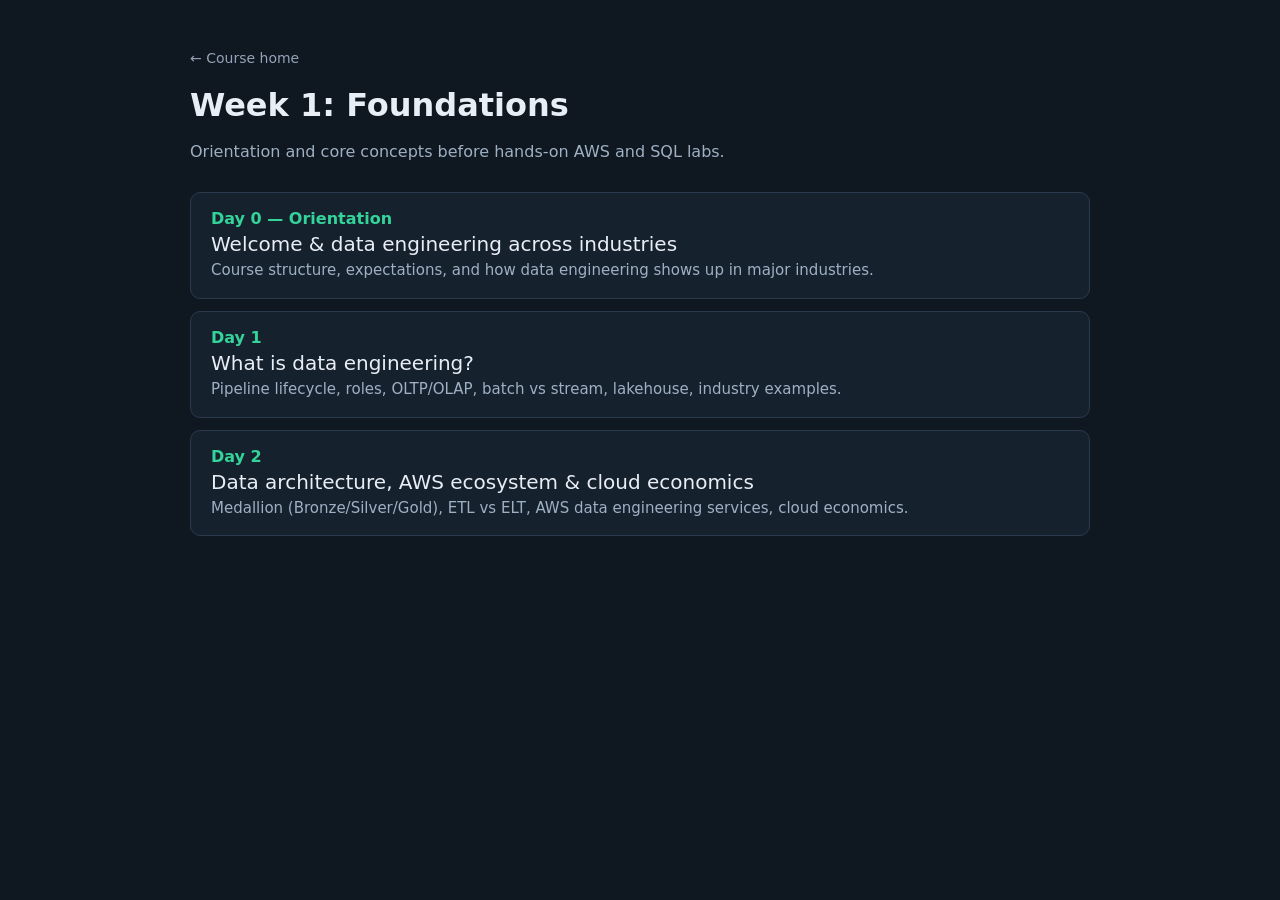
==== weeks/week-01/index.html @ 38615ed8 "Publish Week 1 masterclass pages and enable GitHub Pages. Add course home, week-01 module index, Day" ====
<!DOCTYPE html>
<html lang="en">
<head>
  <meta charset="UTF-8">
  <meta name="viewport" content="width=device-width, initial-scale=1.0">
  <title>Week 1 - AWS Data Engineering | KeystoneEduTech</title>
  <style>
    body { margin: 0; background: #0f1720; color: #e8eef5; font-family: "Segoe UI", system-ui, Arial, sans-serif; }
    main { max-width: 900px; margin: 48px auto; padding: 0 24px; }
    .back { color: #94a3b8; font-size: 14px; margin-bottom: 20px; display: inline-block; text-decoration: none; }
    .back:hover { color: #34d399; }
    h1 { margin: 0 0 6px; }
    .sub { color: #9fb0c3; margin-bottom: 28px; line-height: 1.5; }
    a.day { display: block; background: #16212e; border: 1px solid #2a3a4d; border-radius: 10px; padding: 16px 20px; margin: 12px 0; color: inherit; text-decoration: none; }
    a.day:hover { border-color: #34d399; }
    .d { color: #34d399; font-weight: 700; }
    .t { font-size: 20px; margin: 4px 0; }
    .m { color: #9fb0c3; font-size: 15px; line-height: 1.45; }
  </style>
</head>
<body>
<main>
  <a class="back" href="../../index.html">← Course home</a>
  <h1>Week 1: Foundations</h1>
  <p class="sub">Orientation and core concepts before hands-on AWS and SQL labs.</p>

  <a class="day" href="Day_00_Orientation.html">
    <div class="d">Day 0 — Orientation</div>
    <div class="t">Welcome &amp; data engineering across industries</div>
    <div class="m">Course structure, expectations, and how data engineering shows up in major industries.</div>
  </a>
  <a class="day" href="Day_01_What_is_Data_Engineering.html">
    <div class="d">Day 1</div>
    <div class="t">What is data engineering?</div>
    <div class="m">Pipeline lifecycle, roles, OLTP/OLAP, batch vs stream, lakehouse, industry examples.</div>
  </a>
  <a class="day" href="Day_02_Cloud_and_Architecture.html">
    <div class="d">Day 2</div>
    <div class="t">Data architecture, AWS ecosystem &amp; cloud economics</div>
    <div class="m">Medallion (Bronze/Silver/Gold), ETL vs ELT, AWS data engineering services, cloud economics.</div>
  </a>
</main>
</body>
</html>
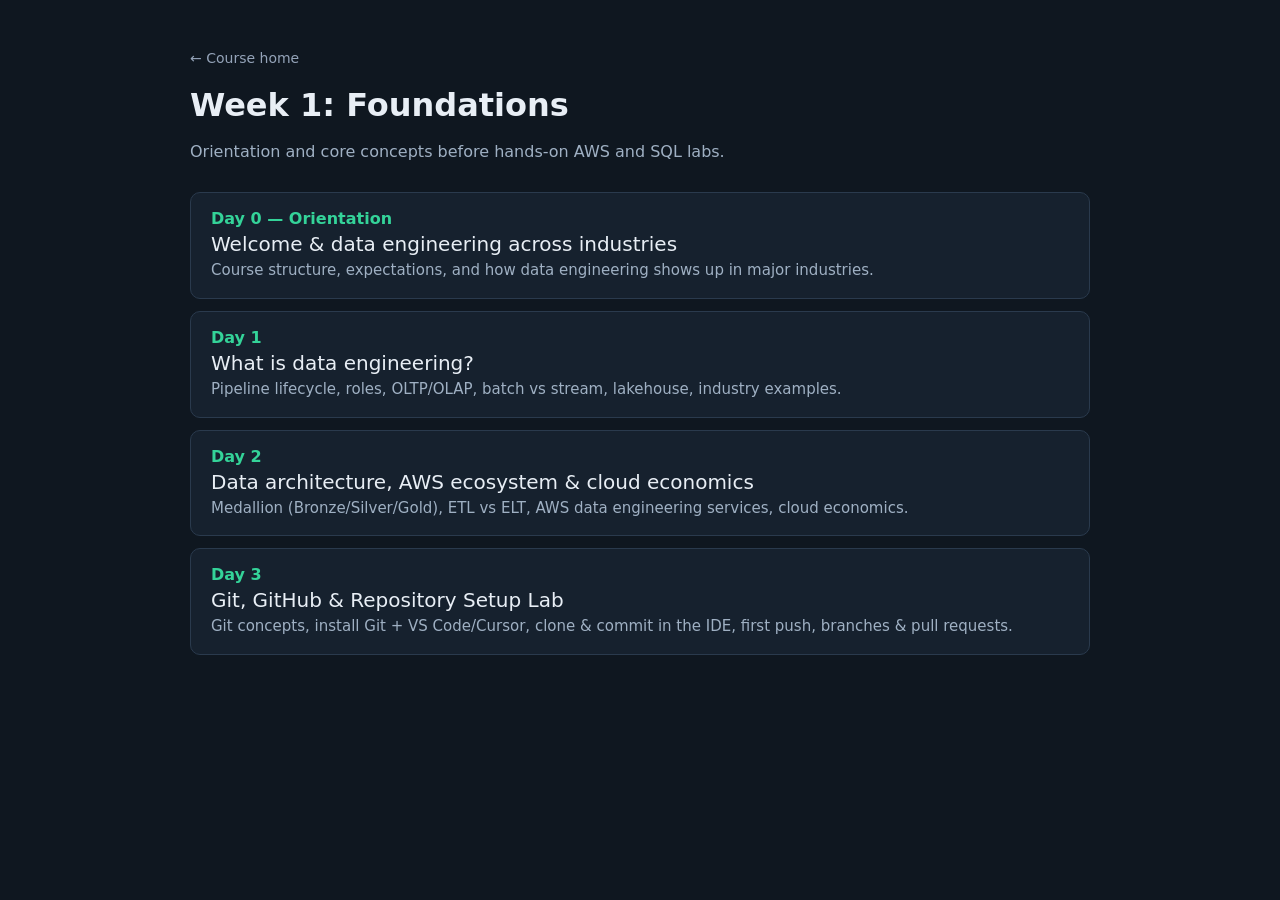
==== commit 052c7dd4: "Publish Week 1 Day 3 Git and GitHub setup lab for GitHub Pages." ====
--- a/weeks/week-01/index.html
+++ b/weeks/week-01/index.html
@@ -39,6 +39,11 @@
     <div class="t">Data architecture, AWS ecosystem &amp; cloud economics</div>
     <div class="m">Medallion (Bronze/Silver/Gold), ETL vs ELT, AWS data engineering services, cloud economics.</div>
   </a>
+  <a class="day" href="Day_03_GitHub_Repo_Setup_Lab.html">
+    <div class="d">Day 3</div>
+    <div class="t">Git, GitHub &amp; Repository Setup Lab</div>
+    <div class="m">Git concepts, install Git + VS Code/Cursor, clone &amp; commit in the IDE, first push, branches &amp; pull requests.</div>
+  </a>
 </main>
 </body>
 </html>
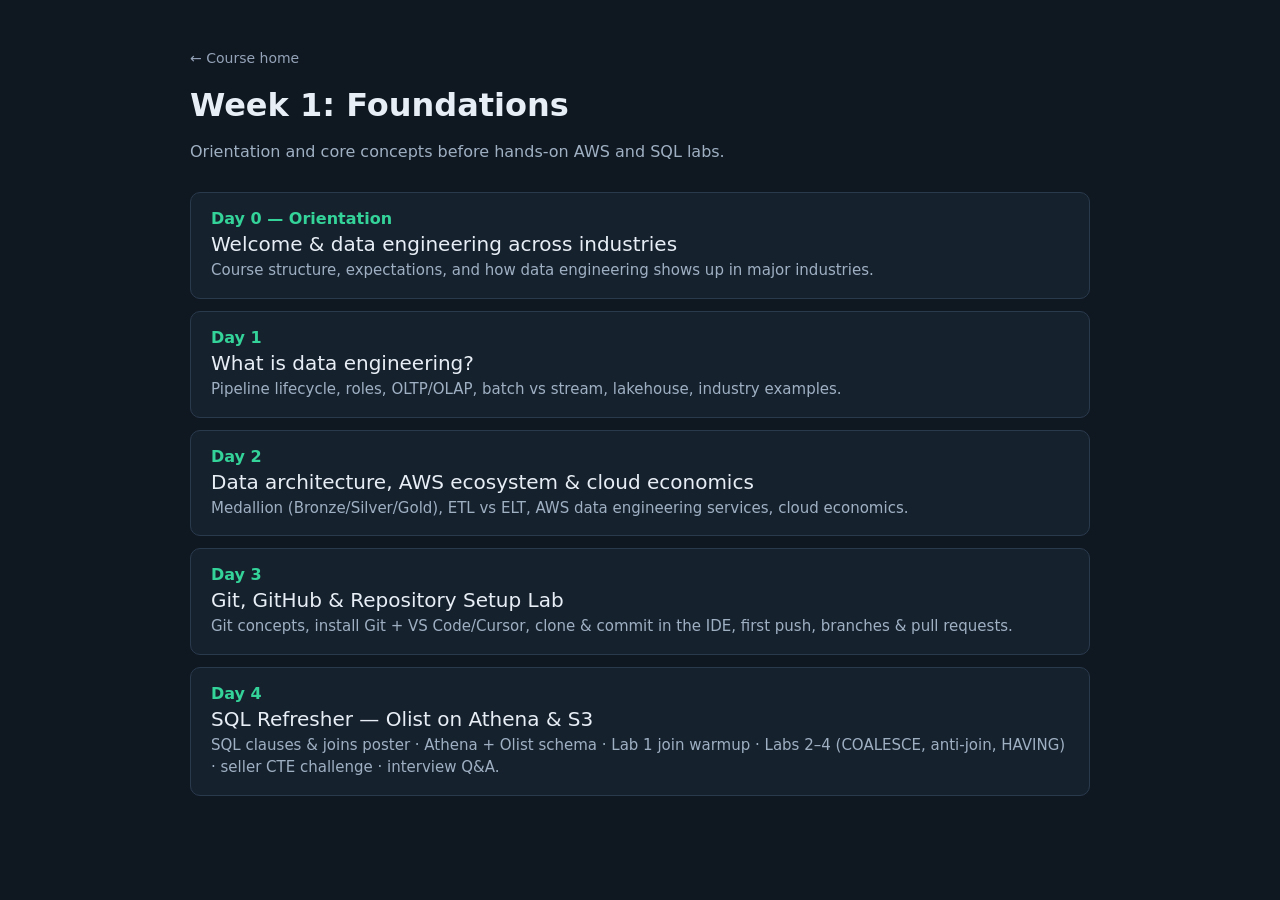
==== commit ccd4fd0f: "Publish Week 1 Day 4 SQL Refresher for GitHub Pages. Add Athena/Olist lab deck, query file, assets, " ====
--- a/weeks/week-01/index.html
+++ b/weeks/week-01/index.html
@@ -44,6 +44,11 @@
     <div class="t">Git, GitHub &amp; Repository Setup Lab</div>
     <div class="m">Git concepts, install Git + VS Code/Cursor, clone &amp; commit in the IDE, first push, branches &amp; pull requests.</div>
   </a>
+  <a class="day" href="Day_04_SQL_Refresher.html">
+    <div class="d">Day 4</div>
+    <div class="t">SQL Refresher — Olist on Athena &amp; S3</div>
+    <div class="m">SQL clauses &amp; joins poster · Athena + Olist schema · Lab 1 join warmup · Labs 2–4 (COALESCE, anti-join, HAVING) · seller CTE challenge · interview Q&amp;A.</div>
+  </a>
 </main>
 </body>
 </html>
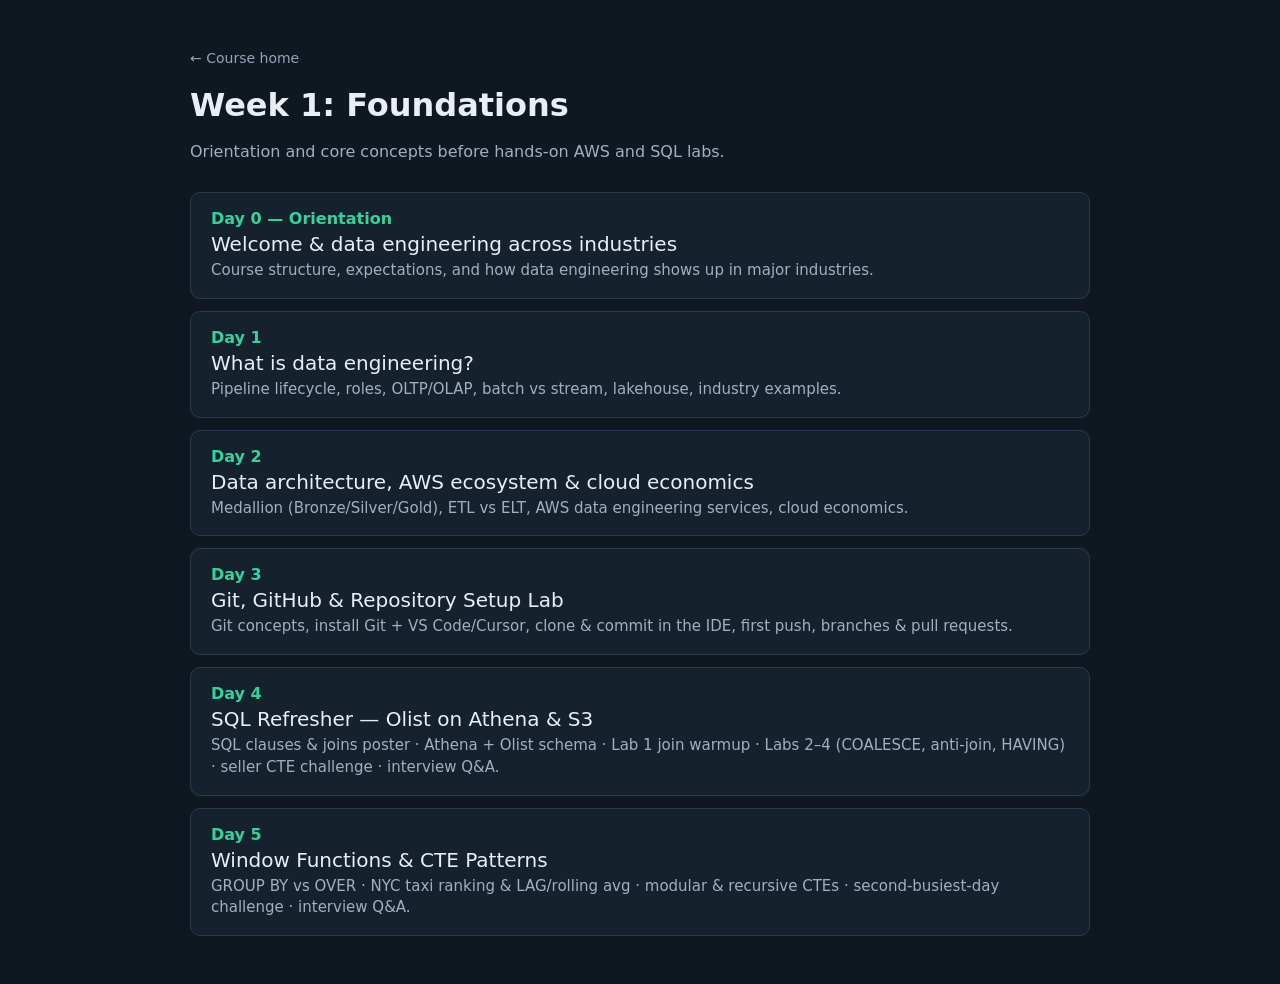
==== commit 987e9cba: "Publish Week 1 Day 5 window functions deck and lab SQL. Add NYC taxi window-function labs, CTE infog" ====
--- a/weeks/week-01/index.html
+++ b/weeks/week-01/index.html
@@ -49,6 +49,11 @@
     <div class="t">SQL Refresher — Olist on Athena &amp; S3</div>
     <div class="m">SQL clauses &amp; joins poster · Athena + Olist schema · Lab 1 join warmup · Labs 2–4 (COALESCE, anti-join, HAVING) · seller CTE challenge · interview Q&amp;A.</div>
   </a>
+  <a class="day" href="Day_05_SQL_Window_Functions.html">
+    <div class="d">Day 5</div>
+    <div class="t">Window Functions &amp; CTE Patterns</div>
+    <div class="m">GROUP BY vs OVER · NYC taxi ranking &amp; LAG/rolling avg · modular &amp; recursive CTEs · second-busiest-day challenge · interview Q&amp;A.</div>
+  </a>
 </main>
 </body>
 </html>
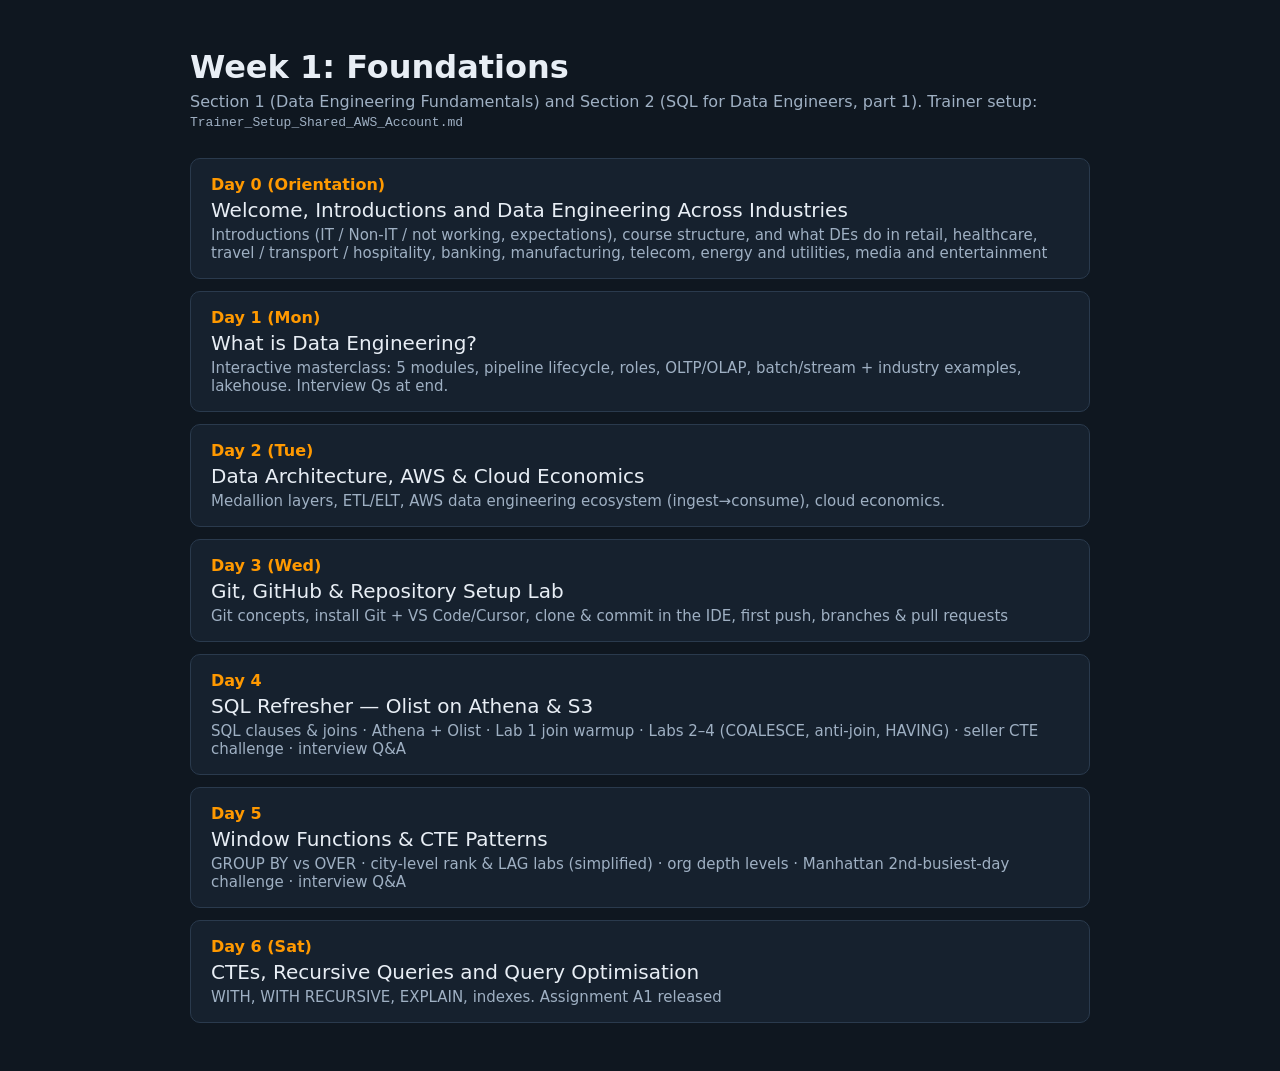
==== commit 01035d60: "Simplify Day 5 labs; use city language and shorter scope. Co-authored-by: Cursor <cursoragent@cursor" ====
--- a/weeks/week-01/index.html
+++ b/weeks/week-01/index.html
@@ -1,59 +1,33 @@
 <!DOCTYPE html>
 <html lang="en">
 <head>
-  <meta charset="UTF-8">
-  <meta name="viewport" content="width=device-width, initial-scale=1.0">
-  <title>Week 1 - AWS Data Engineering | KeystoneEduTech</title>
-  <style>
-    body { margin: 0; background: #0f1720; color: #e8eef5; font-family: "Segoe UI", system-ui, Arial, sans-serif; }
-    main { max-width: 900px; margin: 48px auto; padding: 0 24px; }
-    .back { color: #94a3b8; font-size: 14px; margin-bottom: 20px; display: inline-block; text-decoration: none; }
-    .back:hover { color: #34d399; }
-    h1 { margin: 0 0 6px; }
-    .sub { color: #9fb0c3; margin-bottom: 28px; line-height: 1.5; }
-    a.day { display: block; background: #16212e; border: 1px solid #2a3a4d; border-radius: 10px; padding: 16px 20px; margin: 12px 0; color: inherit; text-decoration: none; }
-    a.day:hover { border-color: #34d399; }
-    .d { color: #34d399; font-weight: 700; }
-    .t { font-size: 20px; margin: 4px 0; }
-    .m { color: #9fb0c3; font-size: 15px; line-height: 1.45; }
-  </style>
+<meta charset="UTF-8">
+<meta name="viewport" content="width=device-width, initial-scale=1.0">
+<title>Week 1 - AWS DE in AI Era</title>
+<style>
+  body { margin: 0; background: #0f1720; color: #e8eef5; font-family: "Segoe UI", system-ui, Arial, sans-serif; }
+  main { max-width: 900px; margin: 48px auto; padding: 0 24px; }
+  h1 { margin: 0 0 6px; }
+  .sub { color: #9fb0c3; margin-bottom: 28px; }
+  a.day { display: block; background: #16212e; border: 1px solid #2a3a4d; border-radius: 10px; padding: 16px 20px; margin: 12px 0; color: inherit; text-decoration: none; }
+  a.day:hover { border-color: #ff9900; }
+  .d { color: #ff9900; font-weight: 700; }
+  .t { font-size: 20px; margin: 4px 0; }
+  .m { color: #9fb0c3; font-size: 15px; }
+</style>
 </head>
 <body>
 <main>
-  <a class="back" href="../../index.html">← Course home</a>
   <h1>Week 1: Foundations</h1>
-  <p class="sub">Orientation and core concepts before hands-on AWS and SQL labs.</p>
+  <div class="sub">Section 1 (Data Engineering Fundamentals) and Section 2 (SQL for Data Engineers, part 1). Trainer setup: <code>Trainer_Setup_Shared_AWS_Account.md</code></div>
 
-  <a class="day" href="Day_00_Orientation.html">
-    <div class="d">Day 0 — Orientation</div>
-    <div class="t">Welcome &amp; data engineering across industries</div>
-    <div class="m">Course structure, expectations, and how data engineering shows up in major industries.</div>
-  </a>
-  <a class="day" href="Day_01_What_is_Data_Engineering.html">
-    <div class="d">Day 1</div>
-    <div class="t">What is data engineering?</div>
-    <div class="m">Pipeline lifecycle, roles, OLTP/OLAP, batch vs stream, lakehouse, industry examples.</div>
-  </a>
-  <a class="day" href="Day_02_Cloud_and_Architecture.html">
-    <div class="d">Day 2</div>
-    <div class="t">Data architecture, AWS ecosystem &amp; cloud economics</div>
-    <div class="m">Medallion (Bronze/Silver/Gold), ETL vs ELT, AWS data engineering services, cloud economics.</div>
-  </a>
-  <a class="day" href="Day_03_GitHub_Repo_Setup_Lab.html">
-    <div class="d">Day 3</div>
-    <div class="t">Git, GitHub &amp; Repository Setup Lab</div>
-    <div class="m">Git concepts, install Git + VS Code/Cursor, clone &amp; commit in the IDE, first push, branches &amp; pull requests.</div>
-  </a>
-  <a class="day" href="Day_04_SQL_Refresher.html">
-    <div class="d">Day 4</div>
-    <div class="t">SQL Refresher — Olist on Athena &amp; S3</div>
-    <div class="m">SQL clauses &amp; joins poster · Athena + Olist schema · Lab 1 join warmup · Labs 2–4 (COALESCE, anti-join, HAVING) · seller CTE challenge · interview Q&amp;A.</div>
-  </a>
-  <a class="day" href="Day_05_SQL_Window_Functions.html">
-    <div class="d">Day 5</div>
-    <div class="t">Window Functions &amp; CTE Patterns</div>
-    <div class="m">GROUP BY vs OVER · NYC taxi ranking &amp; LAG/rolling avg · modular &amp; recursive CTEs · second-busiest-day challenge · interview Q&amp;A.</div>
-  </a>
+  <a class="day" href="Day_00_Orientation.html"><div class="d">Day 0 (Orientation)</div><div class="t">Welcome, Introductions and Data Engineering Across Industries</div><div class="m">Introductions (IT / Non-IT / not working, expectations), course structure, and what DEs do in retail, healthcare, travel / transport / hospitality, banking, manufacturing, telecom, energy and utilities, media and entertainment</div></a>
+  <a class="day" href="Day_01_What_is_Data_Engineering.html"><div class="d">Day 1 (Mon)</div><div class="t">What is Data Engineering?</div><div class="m">Interactive masterclass: 5 modules, pipeline lifecycle, roles, OLTP/OLAP, batch/stream + industry examples, lakehouse. Interview Qs at end.</div></a>
+  <a class="day" href="Day_02_Cloud_and_Architecture.html"><div class="d">Day 2 (Tue)</div><div class="t">Data Architecture, AWS &amp; Cloud Economics</div><div class="m">Medallion layers, ETL/ELT, AWS data engineering ecosystem (ingest→consume), cloud economics.</div></a>
+  <a class="day" href="Day_03_GitHub_Repo_Setup_Lab.html"><div class="d">Day 3 (Wed)</div><div class="t">Git, GitHub &amp; Repository Setup Lab</div><div class="m">Git concepts, install Git + VS Code/Cursor, clone &amp; commit in the IDE, first push, branches &amp; pull requests</div></a>
+  <a class="day" href="Day_04_SQL_Refresher.html"><div class="d">Day 4</div><div class="t">SQL Refresher — Olist on Athena &amp; S3</div><div class="m">SQL clauses &amp; joins · Athena + Olist · Lab 1 join warmup · Labs 2–4 (COALESCE, anti-join, HAVING) · seller CTE challenge · interview Q&amp;A</div></a>
+  <a class="day" href="Day_05_SQL_Window_Functions.html"><div class="d">Day 5</div><div class="t">Window Functions &amp; CTE Patterns</div><div class="m">GROUP BY vs OVER · city-level rank &amp; LAG labs (simplified) · org depth levels · Manhattan 2nd-busiest-day challenge · interview Q&amp;A</div></a>
+  <a class="day" href="Day_06_SQL_CTEs_and_Optimisation.html"><div class="d">Day 6 (Sat)</div><div class="t">CTEs, Recursive Queries and Query Optimisation</div><div class="m">WITH, WITH RECURSIVE, EXPLAIN, indexes. Assignment A1 released</div></a>
 </main>
 </body>
 </html>
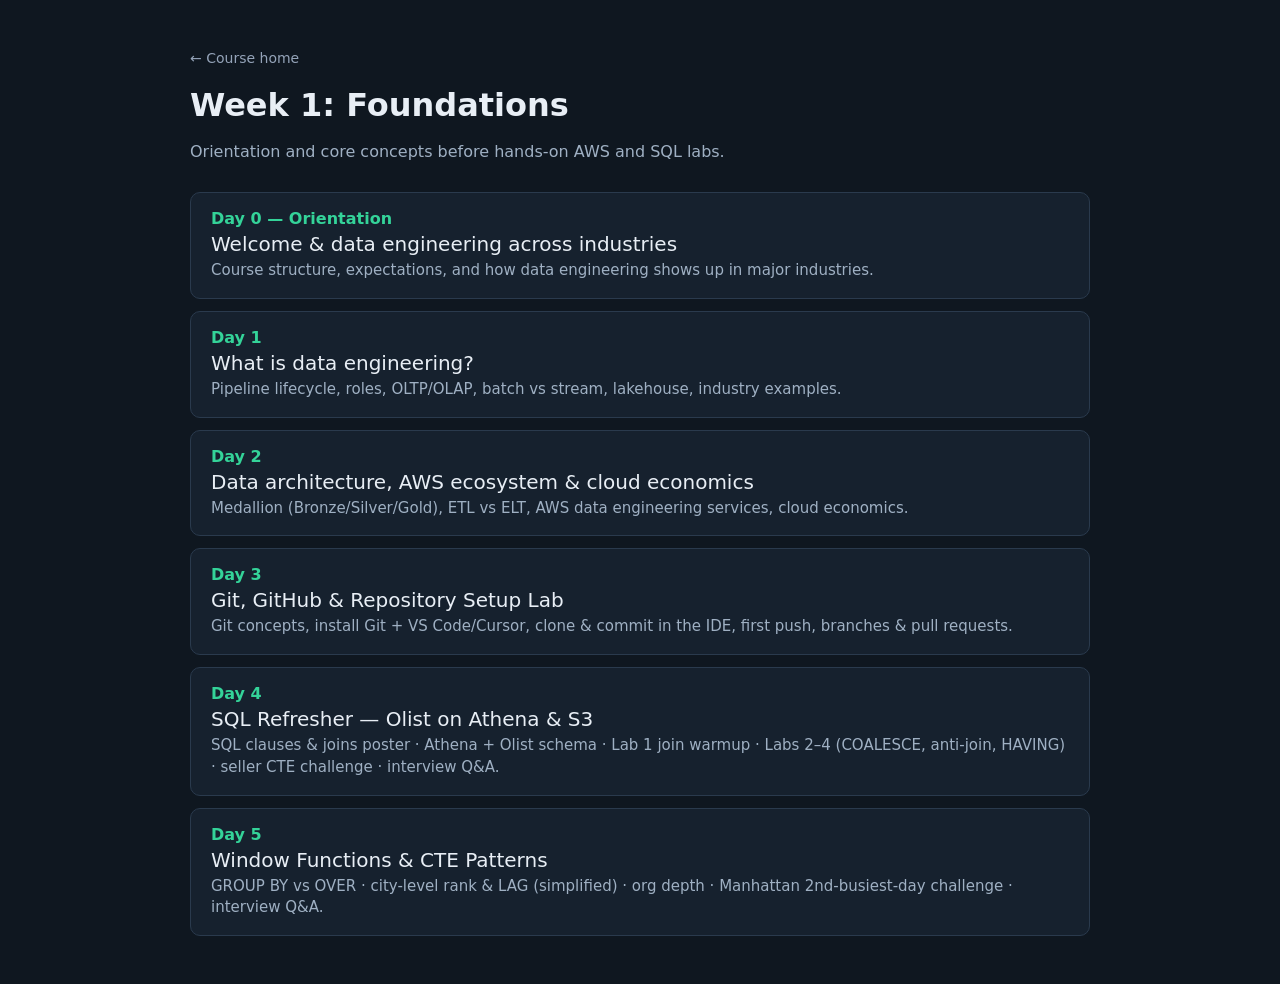
==== commit 72dae317: "Restore Keystone week index layout after Day 5 blurb update. Co-authored-by: Cursor <cursoragent@cur" ====
--- a/weeks/week-01/index.html
+++ b/weeks/week-01/index.html
@@ -1,33 +1,59 @@
 <!DOCTYPE html>
 <html lang="en">
 <head>
-<meta charset="UTF-8">
-<meta name="viewport" content="width=device-width, initial-scale=1.0">
-<title>Week 1 - AWS DE in AI Era</title>
-<style>
-  body { margin: 0; background: #0f1720; color: #e8eef5; font-family: "Segoe UI", system-ui, Arial, sans-serif; }
-  main { max-width: 900px; margin: 48px auto; padding: 0 24px; }
-  h1 { margin: 0 0 6px; }
-  .sub { color: #9fb0c3; margin-bottom: 28px; }
-  a.day { display: block; background: #16212e; border: 1px solid #2a3a4d; border-radius: 10px; padding: 16px 20px; margin: 12px 0; color: inherit; text-decoration: none; }
-  a.day:hover { border-color: #ff9900; }
-  .d { color: #ff9900; font-weight: 700; }
-  .t { font-size: 20px; margin: 4px 0; }
-  .m { color: #9fb0c3; font-size: 15px; }
-</style>
+  <meta charset="UTF-8">
+  <meta name="viewport" content="width=device-width, initial-scale=1.0">
+  <title>Week 1 - AWS Data Engineering | KeystoneEduTech</title>
+  <style>
+    body { margin: 0; background: #0f1720; color: #e8eef5; font-family: "Segoe UI", system-ui, Arial, sans-serif; }
+    main { max-width: 900px; margin: 48px auto; padding: 0 24px; }
+    .back { color: #94a3b8; font-size: 14px; margin-bottom: 20px; display: inline-block; text-decoration: none; }
+    .back:hover { color: #34d399; }
+    h1 { margin: 0 0 6px; }
+    .sub { color: #9fb0c3; margin-bottom: 28px; line-height: 1.5; }
+    a.day { display: block; background: #16212e; border: 1px solid #2a3a4d; border-radius: 10px; padding: 16px 20px; margin: 12px 0; color: inherit; text-decoration: none; }
+    a.day:hover { border-color: #34d399; }
+    .d { color: #34d399; font-weight: 700; }
+    .t { font-size: 20px; margin: 4px 0; }
+    .m { color: #9fb0c3; font-size: 15px; line-height: 1.45; }
+  </style>
 </head>
 <body>
 <main>
+  <a class="back" href="../../index.html">← Course home</a>
   <h1>Week 1: Foundations</h1>
-  <div class="sub">Section 1 (Data Engineering Fundamentals) and Section 2 (SQL for Data Engineers, part 1). Trainer setup: <code>Trainer_Setup_Shared_AWS_Account.md</code></div>
+  <p class="sub">Orientation and core concepts before hands-on AWS and SQL labs.</p>
 
-  <a class="day" href="Day_00_Orientation.html"><div class="d">Day 0 (Orientation)</div><div class="t">Welcome, Introductions and Data Engineering Across Industries</div><div class="m">Introductions (IT / Non-IT / not working, expectations), course structure, and what DEs do in retail, healthcare, travel / transport / hospitality, banking, manufacturing, telecom, energy and utilities, media and entertainment</div></a>
-  <a class="day" href="Day_01_What_is_Data_Engineering.html"><div class="d">Day 1 (Mon)</div><div class="t">What is Data Engineering?</div><div class="m">Interactive masterclass: 5 modules, pipeline lifecycle, roles, OLTP/OLAP, batch/stream + industry examples, lakehouse. Interview Qs at end.</div></a>
-  <a class="day" href="Day_02_Cloud_and_Architecture.html"><div class="d">Day 2 (Tue)</div><div class="t">Data Architecture, AWS &amp; Cloud Economics</div><div class="m">Medallion layers, ETL/ELT, AWS data engineering ecosystem (ingest→consume), cloud economics.</div></a>
-  <a class="day" href="Day_03_GitHub_Repo_Setup_Lab.html"><div class="d">Day 3 (Wed)</div><div class="t">Git, GitHub &amp; Repository Setup Lab</div><div class="m">Git concepts, install Git + VS Code/Cursor, clone &amp; commit in the IDE, first push, branches &amp; pull requests</div></a>
-  <a class="day" href="Day_04_SQL_Refresher.html"><div class="d">Day 4</div><div class="t">SQL Refresher — Olist on Athena &amp; S3</div><div class="m">SQL clauses &amp; joins · Athena + Olist · Lab 1 join warmup · Labs 2–4 (COALESCE, anti-join, HAVING) · seller CTE challenge · interview Q&amp;A</div></a>
-  <a class="day" href="Day_05_SQL_Window_Functions.html"><div class="d">Day 5</div><div class="t">Window Functions &amp; CTE Patterns</div><div class="m">GROUP BY vs OVER · city-level rank &amp; LAG labs (simplified) · org depth levels · Manhattan 2nd-busiest-day challenge · interview Q&amp;A</div></a>
-  <a class="day" href="Day_06_SQL_CTEs_and_Optimisation.html"><div class="d">Day 6 (Sat)</div><div class="t">CTEs, Recursive Queries and Query Optimisation</div><div class="m">WITH, WITH RECURSIVE, EXPLAIN, indexes. Assignment A1 released</div></a>
+  <a class="day" href="Day_00_Orientation.html">
+    <div class="d">Day 0 — Orientation</div>
+    <div class="t">Welcome &amp; data engineering across industries</div>
+    <div class="m">Course structure, expectations, and how data engineering shows up in major industries.</div>
+  </a>
+  <a class="day" href="Day_01_What_is_Data_Engineering.html">
+    <div class="d">Day 1</div>
+    <div class="t">What is data engineering?</div>
+    <div class="m">Pipeline lifecycle, roles, OLTP/OLAP, batch vs stream, lakehouse, industry examples.</div>
+  </a>
+  <a class="day" href="Day_02_Cloud_and_Architecture.html">
+    <div class="d">Day 2</div>
+    <div class="t">Data architecture, AWS ecosystem &amp; cloud economics</div>
+    <div class="m">Medallion (Bronze/Silver/Gold), ETL vs ELT, AWS data engineering services, cloud economics.</div>
+  </a>
+  <a class="day" href="Day_03_GitHub_Repo_Setup_Lab.html">
+    <div class="d">Day 3</div>
+    <div class="t">Git, GitHub &amp; Repository Setup Lab</div>
+    <div class="m">Git concepts, install Git + VS Code/Cursor, clone &amp; commit in the IDE, first push, branches &amp; pull requests.</div>
+  </a>
+  <a class="day" href="Day_04_SQL_Refresher.html">
+    <div class="d">Day 4</div>
+    <div class="t">SQL Refresher — Olist on Athena &amp; S3</div>
+    <div class="m">SQL clauses &amp; joins poster · Athena + Olist schema · Lab 1 join warmup · Labs 2–4 (COALESCE, anti-join, HAVING) · seller CTE challenge · interview Q&amp;A.</div>
+  </a>
+  <a class="day" href="Day_05_SQL_Window_Functions.html">
+    <div class="d">Day 5</div>
+    <div class="t">Window Functions &amp; CTE Patterns</div>
+    <div class="m">GROUP BY vs OVER · city-level rank &amp; LAG (simplified) · org depth · Manhattan 2nd-busiest-day challenge · interview Q&amp;A.</div>
+  </a>
 </main>
 </body>
-</html>
+</html>
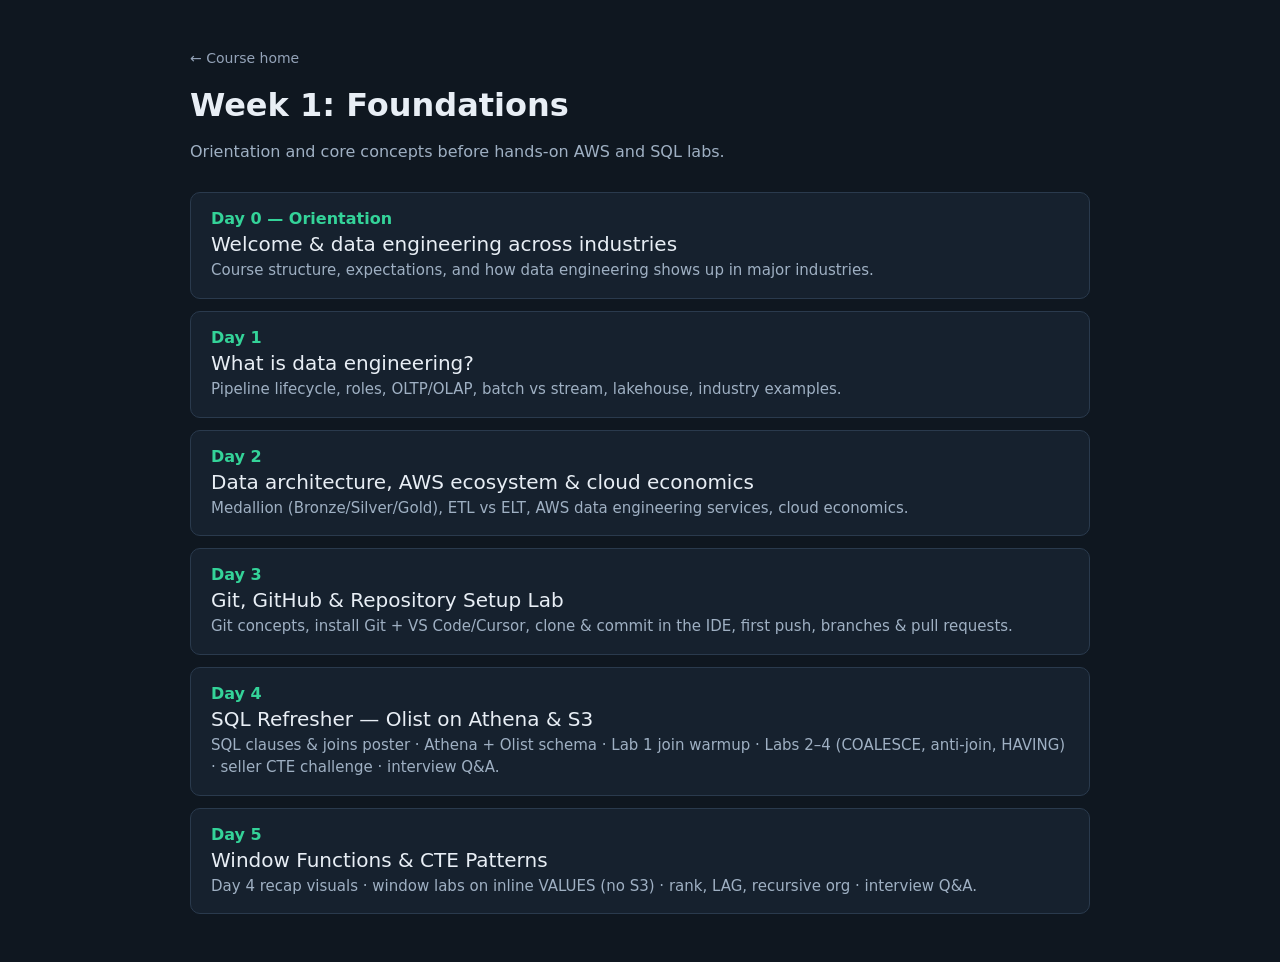
==== commit 30ef5381: "Day 5 window labs: use tiny VALUES datasets instead of NYC tables. Co-authored-by: Cursor <cursorage" ====
--- a/weeks/week-01/index.html
+++ b/weeks/week-01/index.html
@@ -52,7 +52,7 @@
   <a class="day" href="Day_05_SQL_Window_Functions.html">
     <div class="d">Day 5</div>
     <div class="t">Window Functions &amp; CTE Patterns</div>
-    <div class="m">GROUP BY vs OVER · city-level rank &amp; LAG (simplified) · org depth · Manhattan 2nd-busiest-day challenge · interview Q&amp;A.</div>
+    <div class="m">Day 4 recap visuals · window labs on inline VALUES (no S3) · rank, LAG, recursive org · interview Q&amp;A.</div>
   </a>
 </main>
 </body>
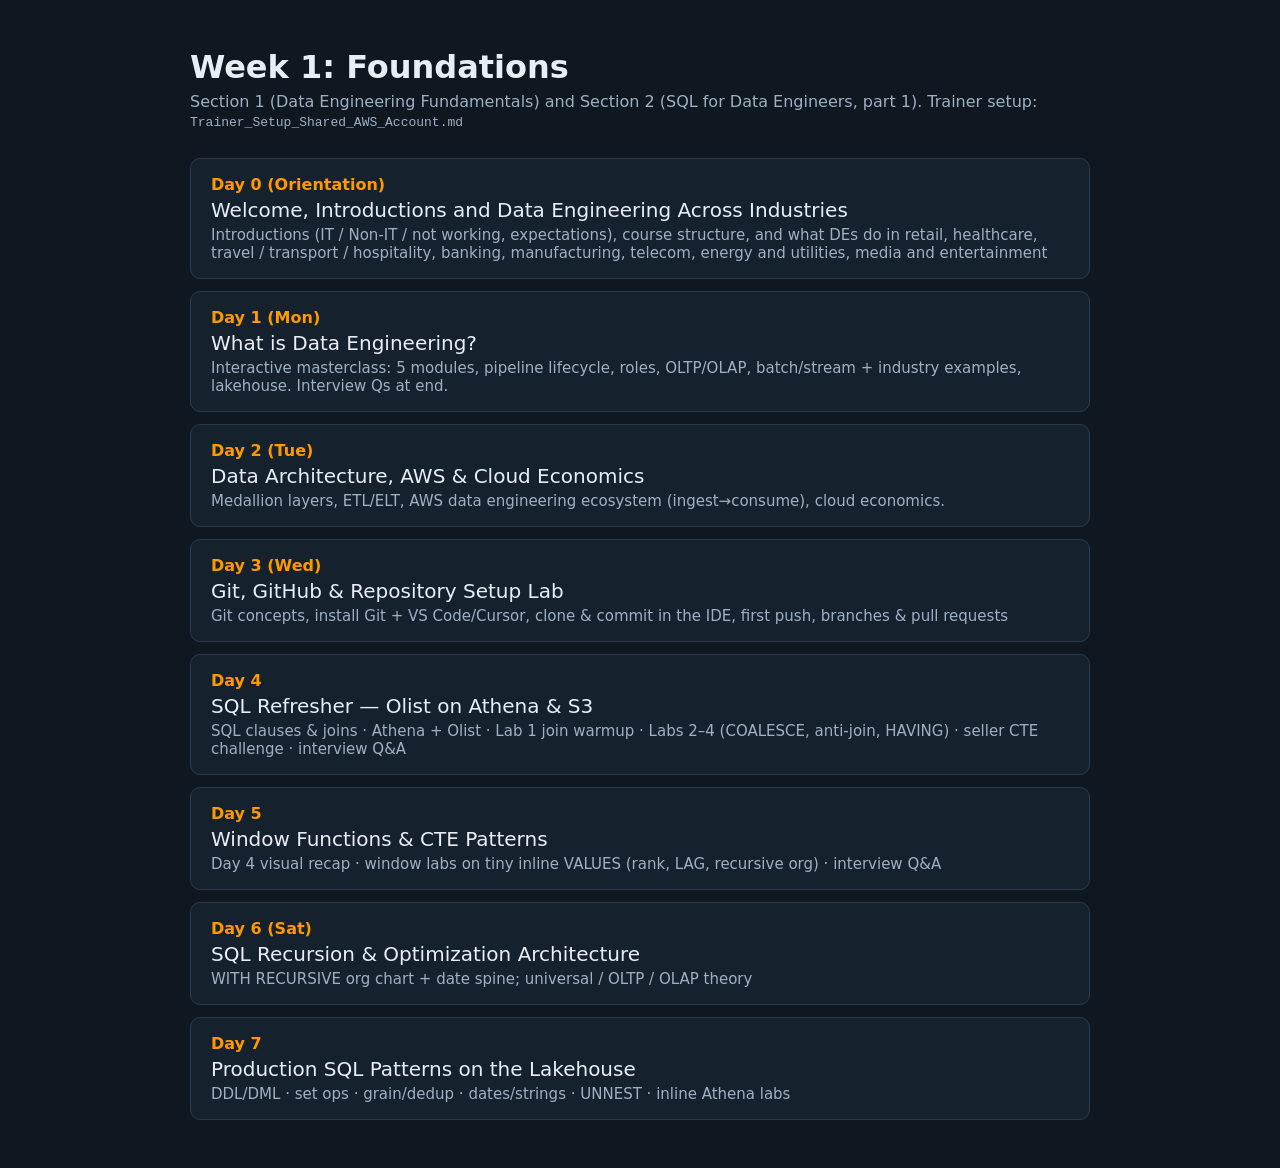
==== commit 51ff00ee: "Publish Week 1 Day 6 and Day 7 SQL decks for GitHub Pages. Day 6 covers recursive CTEs, date spines," ====
--- a/weeks/week-01/index.html
+++ b/weeks/week-01/index.html
@@ -1,59 +1,34 @@
 <!DOCTYPE html>
 <html lang="en">
 <head>
-  <meta charset="UTF-8">
-  <meta name="viewport" content="width=device-width, initial-scale=1.0">
-  <title>Week 1 - AWS Data Engineering | KeystoneEduTech</title>
-  <style>
-    body { margin: 0; background: #0f1720; color: #e8eef5; font-family: "Segoe UI", system-ui, Arial, sans-serif; }
-    main { max-width: 900px; margin: 48px auto; padding: 0 24px; }
-    .back { color: #94a3b8; font-size: 14px; margin-bottom: 20px; display: inline-block; text-decoration: none; }
-    .back:hover { color: #34d399; }
-    h1 { margin: 0 0 6px; }
-    .sub { color: #9fb0c3; margin-bottom: 28px; line-height: 1.5; }
-    a.day { display: block; background: #16212e; border: 1px solid #2a3a4d; border-radius: 10px; padding: 16px 20px; margin: 12px 0; color: inherit; text-decoration: none; }
-    a.day:hover { border-color: #34d399; }
-    .d { color: #34d399; font-weight: 700; }
-    .t { font-size: 20px; margin: 4px 0; }
-    .m { color: #9fb0c3; font-size: 15px; line-height: 1.45; }
-  </style>
+<meta charset="UTF-8">
+<meta name="viewport" content="width=device-width, initial-scale=1.0">
+<title>Week 1 - AWS DE in AI Era</title>
+<style>
+  body { margin: 0; background: #0f1720; color: #e8eef5; font-family: "Segoe UI", system-ui, Arial, sans-serif; }
+  main { max-width: 900px; margin: 48px auto; padding: 0 24px; }
+  h1 { margin: 0 0 6px; }
+  .sub { color: #9fb0c3; margin-bottom: 28px; }
+  a.day { display: block; background: #16212e; border: 1px solid #2a3a4d; border-radius: 10px; padding: 16px 20px; margin: 12px 0; color: inherit; text-decoration: none; }
+  a.day:hover { border-color: #ff9900; }
+  .d { color: #ff9900; font-weight: 700; }
+  .t { font-size: 20px; margin: 4px 0; }
+  .m { color: #9fb0c3; font-size: 15px; }
+</style>
 </head>
 <body>
 <main>
-  <a class="back" href="../../index.html">← Course home</a>
   <h1>Week 1: Foundations</h1>
-  <p class="sub">Orientation and core concepts before hands-on AWS and SQL labs.</p>
+  <div class="sub">Section 1 (Data Engineering Fundamentals) and Section 2 (SQL for Data Engineers, part 1). Trainer setup: <code>Trainer_Setup_Shared_AWS_Account.md</code></div>
 
-  <a class="day" href="Day_00_Orientation.html">
-    <div class="d">Day 0 — Orientation</div>
-    <div class="t">Welcome &amp; data engineering across industries</div>
-    <div class="m">Course structure, expectations, and how data engineering shows up in major industries.</div>
-  </a>
-  <a class="day" href="Day_01_What_is_Data_Engineering.html">
-    <div class="d">Day 1</div>
-    <div class="t">What is data engineering?</div>
-    <div class="m">Pipeline lifecycle, roles, OLTP/OLAP, batch vs stream, lakehouse, industry examples.</div>
-  </a>
-  <a class="day" href="Day_02_Cloud_and_Architecture.html">
-    <div class="d">Day 2</div>
-    <div class="t">Data architecture, AWS ecosystem &amp; cloud economics</div>
-    <div class="m">Medallion (Bronze/Silver/Gold), ETL vs ELT, AWS data engineering services, cloud economics.</div>
-  </a>
-  <a class="day" href="Day_03_GitHub_Repo_Setup_Lab.html">
-    <div class="d">Day 3</div>
-    <div class="t">Git, GitHub &amp; Repository Setup Lab</div>
-    <div class="m">Git concepts, install Git + VS Code/Cursor, clone &amp; commit in the IDE, first push, branches &amp; pull requests.</div>
-  </a>
-  <a class="day" href="Day_04_SQL_Refresher.html">
-    <div class="d">Day 4</div>
-    <div class="t">SQL Refresher — Olist on Athena &amp; S3</div>
-    <div class="m">SQL clauses &amp; joins poster · Athena + Olist schema · Lab 1 join warmup · Labs 2–4 (COALESCE, anti-join, HAVING) · seller CTE challenge · interview Q&amp;A.</div>
-  </a>
-  <a class="day" href="Day_05_SQL_Window_Functions.html">
-    <div class="d">Day 5</div>
-    <div class="t">Window Functions &amp; CTE Patterns</div>
-    <div class="m">Day 4 recap visuals · window labs on inline VALUES (no S3) · rank, LAG, recursive org · interview Q&amp;A.</div>
-  </a>
+  <a class="day" href="Day_00_Orientation.html"><div class="d">Day 0 (Orientation)</div><div class="t">Welcome, Introductions and Data Engineering Across Industries</div><div class="m">Introductions (IT / Non-IT / not working, expectations), course structure, and what DEs do in retail, healthcare, travel / transport / hospitality, banking, manufacturing, telecom, energy and utilities, media and entertainment</div></a>
+  <a class="day" href="Day_01_What_is_Data_Engineering.html"><div class="d">Day 1 (Mon)</div><div class="t">What is Data Engineering?</div><div class="m">Interactive masterclass: 5 modules, pipeline lifecycle, roles, OLTP/OLAP, batch/stream + industry examples, lakehouse. Interview Qs at end.</div></a>
+  <a class="day" href="Day_02_Cloud_and_Architecture.html"><div class="d">Day 2 (Tue)</div><div class="t">Data Architecture, AWS &amp; Cloud Economics</div><div class="m">Medallion layers, ETL/ELT, AWS data engineering ecosystem (ingest→consume), cloud economics.</div></a>
+  <a class="day" href="Day_03_GitHub_Repo_Setup_Lab.html"><div class="d">Day 3 (Wed)</div><div class="t">Git, GitHub &amp; Repository Setup Lab</div><div class="m">Git concepts, install Git + VS Code/Cursor, clone &amp; commit in the IDE, first push, branches &amp; pull requests</div></a>
+  <a class="day" href="Day_04_SQL_Refresher.html"><div class="d">Day 4</div><div class="t">SQL Refresher — Olist on Athena &amp; S3</div><div class="m">SQL clauses &amp; joins · Athena + Olist · Lab 1 join warmup · Labs 2–4 (COALESCE, anti-join, HAVING) · seller CTE challenge · interview Q&amp;A</div></a>
+  <a class="day" href="Day_05_SQL_Window_Functions.html"><div class="d">Day 5</div><div class="t">Window Functions &amp; CTE Patterns</div><div class="m">Day 4 visual recap · window labs on tiny inline VALUES (rank, LAG, recursive org) · interview Q&amp;A</div></a>
+  <a class="day" href="Day_06_SQL_CTEs_and_Optimisation.html"><div class="d">Day 6 (Sat)</div><div class="t">SQL Recursion &amp; Optimization Architecture</div><div class="m">WITH RECURSIVE org chart + date spine; universal / OLTP / OLAP theory</div></a>
+  <a class="day" href="Day_07_SQL_Production_Patterns.html"><div class="d">Day 7</div><div class="t">Production SQL Patterns on the Lakehouse</div><div class="m">DDL/DML · set ops · grain/dedup · dates/strings · UNNEST · inline Athena labs</div></a>
 </main>
 </body>
-</html>+</html>
